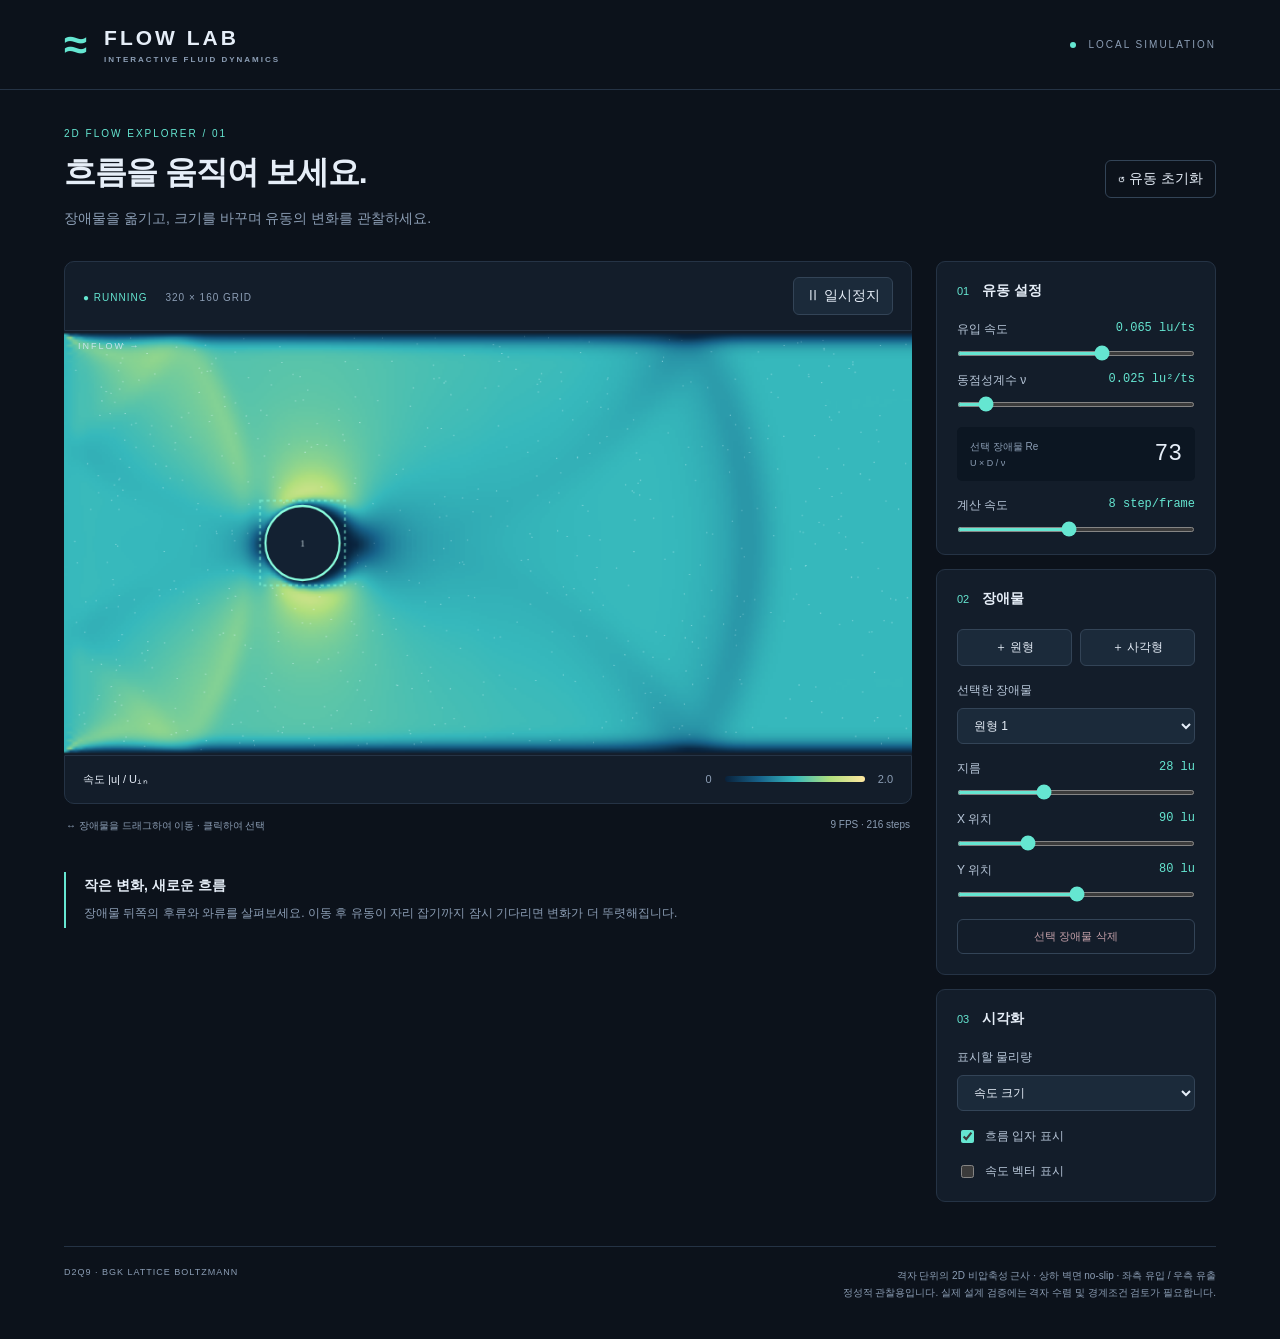
==== index.html @ cf371ecf "Add interactive 2D and 3D CFD simulators" ====
<!doctype html>
<html lang="ko"><head><meta charset="utf-8"><meta name="viewport" content="width=device-width,initial-scale=1"><title>Flow Lab · Interactive CFD</title><link rel="stylesheet" href="style.css"></head>
<body><header><div class="brand"><span class="logo">≈</span><div>FLOW LAB <small>INTERACTIVE FLUID DYNAMICS</small></div></div><span class="badge"><i></i> LOCAL SIMULATION</span></header>
<main><section class="intro"><div><div class="eyebrow">2D FLOW EXPLORER / 01</div><h1>흐름을 움직여 보세요.</h1><p>장애물을 옮기고, 크기를 바꾸며 유동의 변화를 관찰하세요.</p></div><button id="reset" class="secondary">↺ 유동 초기화</button></section>
<div class="workspace"><section class="viewport"><div class="toolbar"><div><span class="live" id="state">● RUNNING</span><span id="gridLabel">320 × 160 GRID</span></div><button id="pause">Ⅱ 일시정지</button></div><div class="canvas-wrap"><canvas id="flow" width="960" height="480" aria-label="유동 시뮬레이션. 장애물을 드래그하거나 오른쪽 위치 슬라이더로 이동하세요."></canvas><div class="direction">INFLOW →</div></div><div class="legend"><span id="legendTitle">속도 |u| / Uᵢₙ</span><span>0</span><div id="gradient"></div><span id="legendMax">2.0</span></div><div class="under"><span>↔ 장애물을 드래그하여 이동 · 클릭하여 선택</span><span id="stats">계산 준비 중</span></div><div class="note"><b>작은 변화, 새로운 흐름</b><p>장애물 뒤쪽의 후류와 와류를 살펴보세요. 이동 후 유동이 자리 잡기까지 잠시 기다리면 변화가 더 뚜렷해집니다.</p></div></section>
<aside><section class="panel"><h2><span>01</span> 유동 설정</h2><label>유입 속도 <output id="speedVal"></output><input id="speed" type="range" min="0.025" max="0.09" step="0.005" value="0.065"></label><label>동점성계수 ν <output id="viscVal"></output><input id="visc" type="range" min="0.015" max="0.12" step="0.005" value="0.025"></label><div class="metric"><span>선택 장애물 Re <small>U × D / ν</small></span><strong id="re">—</strong></div><label>계산 속도 <output id="stepsVal"></output><input id="steps" type="range" min="1" max="16" step="1" value="8"></label></section>
<section class="panel"><h2><span>02</span> 장애물</h2><div class="buttons"><button id="addCircle">＋ 원형</button><button id="addRect">＋ 사각형</button></div><label>선택한 장애물<select id="objects"></select></label><div id="objectControls"><label><span id="widthLabel">지름</span><output id="widthVal"></output><input id="objW" type="range" min="8" max="64" value="28"></label><label id="heightRow">높이<output id="heightVal"></output><input id="objH" type="range" min="8" max="64" value="38"></label><label>X 위치<output id="xVal"></output><input id="objX" type="range" min="0" max="319"></label><label>Y 위치<output id="yVal"></output><input id="objY" type="range" min="0" max="159"></label><button id="remove" class="delete">선택 장애물 삭제</button></div></section>
<section class="panel"><h2><span>03</span> 시각화</h2><label>표시할 물리량<select id="display"><option value="speed">속도 크기</option><option value="vorticity">와도 (회전 방향)</option><option value="pressure">상대 압력</option></select></label><label class="check"><input id="particles" type="checkbox" checked> 흐름 입자 표시</label><label class="check"><input id="vectors" type="checkbox"> 속도 벡터 표시</label></section></aside></div>
<footer><span>D2Q9 · BGK LATTICE BOLTZMANN</span><p>격자 단위의 2D 비압축성 근사 · 상하 벽면 no-slip · 좌측 유입 / 우측 유출<br>정성적 관찰용입니다. 실제 설계 검증에는 격자 수렴 및 경계조건 검토가 필요합니다.</p></footer></main><script src="solver.js"></script><script src="app.js"></script></body></html>
---- style.css ----
:root{color-scheme:dark;--bg:#0c121b;--panel:#131d2a;--line:#253345;--text:#e6eef8;--muted:#8c9eb5;--accent:#65e6d1}*{box-sizing:border-box}body{margin:0;background:var(--bg);color:var(--text);font:14px 'Segoe UI','Malgun Gothic',sans-serif}header{height:90px;border-bottom:1px solid var(--line);display:flex;align-items:center;justify-content:space-between;padding:0 5%}.brand{display:flex;gap:14px;align-items:center;font-weight:750;letter-spacing:3px;font-size:21px}.brand small{display:block;font-size:8px;color:var(--muted);letter-spacing:2px;margin-top:5px}.logo{color:var(--accent);font-size:42px}.badge{font-size:10px;letter-spacing:2px;color:var(--muted)}i{display:inline-block;background:var(--accent);width:6px;height:6px;border-radius:50%;margin-right:8px}main{max-width:1540px;padding:38px 5%;margin:auto}.intro{display:flex;justify-content:space-between;align-items:center;margin-bottom:30px}.eyebrow{font-size:10px;letter-spacing:2px;color:var(--accent)}h1{font-size:32px;letter-spacing:-1px;margin:12px 0}p{color:var(--muted);line-height:1.7;margin:0}.workspace{display:grid;grid-template-columns:minmax(0,1fr) 280px;gap:24px}.viewport{min-width:0}.toolbar{display:flex;justify-content:space-between;align-items:center;padding:15px 18px;border:1px solid var(--line);border-radius:10px 10px 0 0;background:var(--panel)}.toolbar span{font-size:10px;letter-spacing:1px}.live{color:var(--accent);margin-right:18px}#gridLabel{color:var(--muted)}button,select{background:#1b2a3a;border:1px solid #334457;color:var(--text);border-radius:6px;padding:9px 12px;font:inherit;cursor:pointer}button:hover{border-color:var(--accent);color:var(--accent)}button:focus-visible,input:focus-visible,select:focus-visible{outline:2px solid var(--accent);outline-offset:3px}.secondary{background:transparent}.canvas-wrap{position:relative;background:#09213a;line-height:0}canvas{display:block;width:100%;aspect-ratio:2;touch-action:none;cursor:grab}.direction{position:absolute;left:14px;top:15px;font-size:9px;letter-spacing:2px;color:#c6e3ec;pointer-events:none}.legend{display:flex;gap:13px;align-items:center;background:var(--panel);padding:16px 18px;border:1px solid var(--line);border-radius:0 0 10px 10px;font-size:11px;color:var(--muted)}#legendTitle{margin-right:auto;color:var(--text)}#gradient{width:140px;height:6px;border-radius:9px;background:linear-gradient(90deg,#09213a,#17638b,#36b9bc,#b0df7d,#ffe7a0)}.under{display:flex;justify-content:space-between;color:var(--muted);font-size:10px;padding:15px 2px;gap:15px}.note{border-left:2px solid var(--accent);margin-top:24px;padding:5px 18px}.note b{font-size:14px}.note p{font-size:12px;margin-top:8px}.panel{padding:20px;background:var(--panel);border:1px solid var(--line);border-radius:9px;margin-bottom:14px}h2{font-size:14px;margin:0 0 21px}h2 span{color:var(--accent);font-size:11px;font-weight:400;margin-right:9px}label{display:block;color:#b8c7d9;font-size:12px;margin-top:16px}output{float:right;color:var(--accent);font-family:Consolas,monospace}input[type=range]{display:block;width:100%;margin:13px 0 2px;accent-color:var(--accent);height:5px;cursor:pointer}.metric{margin-top:20px;padding:13px;background:#0c1622;display:flex;align-items:center;justify-content:space-between;border-radius:5px}.metric span{font-size:10px;color:var(--muted)}.metric small{display:block;margin-top:4px;font-size:9px}.metric strong{font:23px Consolas,monospace}.buttons{display:flex;gap:8px}.buttons button{flex:1;font-size:12px}select{display:block;width:100%;margin-top:9px;font-size:12px}.delete{width:100%;margin-top:20px;background:transparent;color:#c6a2ab;font-size:11px}.check{display:flex;align-items:center;gap:8px}.check input{accent-color:var(--accent)}footer{display:flex;justify-content:space-between;gap:20px;border-top:1px solid var(--line);margin-top:30px;padding-top:20px;color:var(--muted);font-size:9px;letter-spacing:1px}footer p{text-align:right;letter-spacing:0;font-size:10px}@media(max-width:950px){.workspace{grid-template-columns:1fr}aside{display:grid;grid-template-columns:repeat(3,1fr);gap:10px}.panel{padding:15px}.badge{display:none}}@media(max-width:650px){aside{grid-template-columns:1fr}h1{font-size:25px}.intro{align-items:flex-start;gap:10px}.intro button{font-size:11px}.under,footer{flex-direction:column}footer p{text-align:left}#gridLabel{display:none}#gradient{width:80px}main{padding:25px 4%}}
[hidden]{display:none!important}
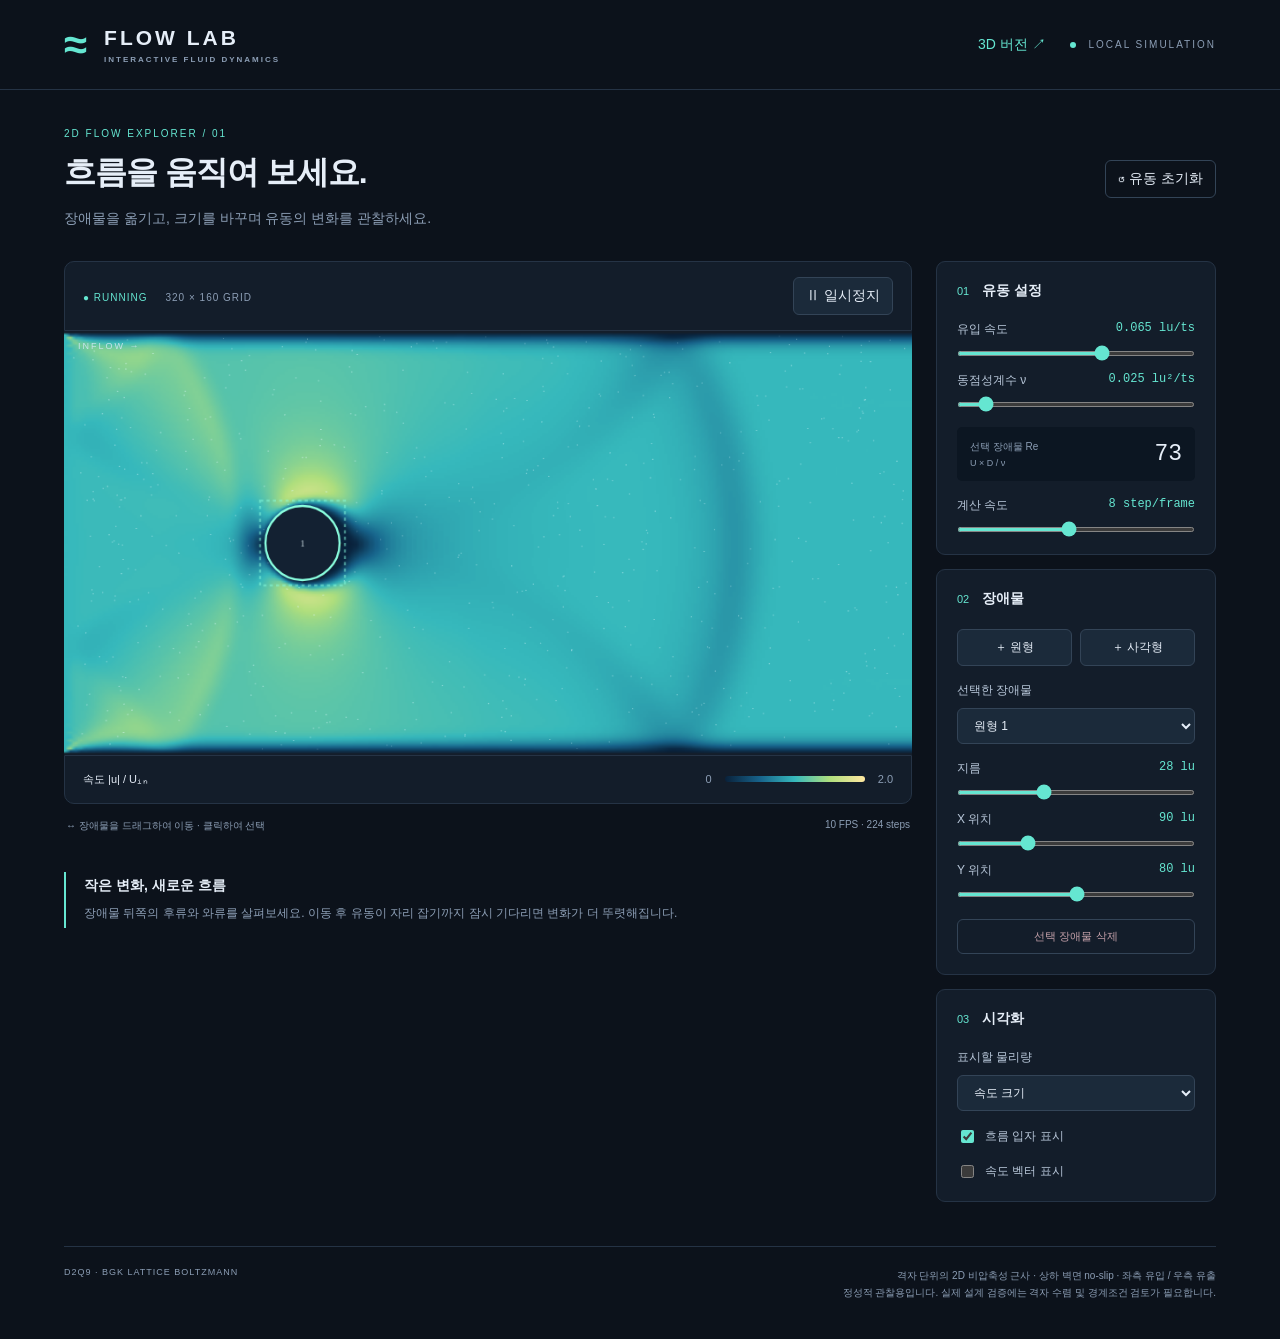
==== commit f1a8af87: "Enable static Pages hosting and link to 3D simulator" ====
--- a/index.html
+++ b/index.html
@@ -1,9 +1,10 @@
 <!doctype html>
 <html lang="ko"><head><meta charset="utf-8"><meta name="viewport" content="width=device-width,initial-scale=1"><title>Flow Lab · Interactive CFD</title><link rel="stylesheet" href="style.css"></head>
-<body><header><div class="brand"><span class="logo">≈</span><div>FLOW LAB <small>INTERACTIVE FLUID DYNAMICS</small></div></div><span class="badge"><i></i> LOCAL SIMULATION</span></header>
+<body><header><div class="brand"><span class="logo">≈</span><div>FLOW LAB <small>INTERACTIVE FLUID DYNAMICS</small></div></div><a href="3d/" style="color:var(--accent);margin-left:auto;margin-right:24px;text-decoration:none">3D 버전 ↗</a><span class="badge"><i></i> LOCAL SIMULATION</span></header>
 <main><section class="intro"><div><div class="eyebrow">2D FLOW EXPLORER / 01</div><h1>흐름을 움직여 보세요.</h1><p>장애물을 옮기고, 크기를 바꾸며 유동의 변화를 관찰하세요.</p></div><button id="reset" class="secondary">↺ 유동 초기화</button></section>
 <div class="workspace"><section class="viewport"><div class="toolbar"><div><span class="live" id="state">● RUNNING</span><span id="gridLabel">320 × 160 GRID</span></div><button id="pause">Ⅱ 일시정지</button></div><div class="canvas-wrap"><canvas id="flow" width="960" height="480" aria-label="유동 시뮬레이션. 장애물을 드래그하거나 오른쪽 위치 슬라이더로 이동하세요."></canvas><div class="direction">INFLOW →</div></div><div class="legend"><span id="legendTitle">속도 |u| / Uᵢₙ</span><span>0</span><div id="gradient"></div><span id="legendMax">2.0</span></div><div class="under"><span>↔ 장애물을 드래그하여 이동 · 클릭하여 선택</span><span id="stats">계산 준비 중</span></div><div class="note"><b>작은 변화, 새로운 흐름</b><p>장애물 뒤쪽의 후류와 와류를 살펴보세요. 이동 후 유동이 자리 잡기까지 잠시 기다리면 변화가 더 뚜렷해집니다.</p></div></section>
 <aside><section class="panel"><h2><span>01</span> 유동 설정</h2><label>유입 속도 <output id="speedVal"></output><input id="speed" type="range" min="0.025" max="0.09" step="0.005" value="0.065"></label><label>동점성계수 ν <output id="viscVal"></output><input id="visc" type="range" min="0.015" max="0.12" step="0.005" value="0.025"></label><div class="metric"><span>선택 장애물 Re <small>U × D / ν</small></span><strong id="re">—</strong></div><label>계산 속도 <output id="stepsVal"></output><input id="steps" type="range" min="1" max="16" step="1" value="8"></label></section>
 <section class="panel"><h2><span>02</span> 장애물</h2><div class="buttons"><button id="addCircle">＋ 원형</button><button id="addRect">＋ 사각형</button></div><label>선택한 장애물<select id="objects"></select></label><div id="objectControls"><label><span id="widthLabel">지름</span><output id="widthVal"></output><input id="objW" type="range" min="8" max="64" value="28"></label><label id="heightRow">높이<output id="heightVal"></output><input id="objH" type="range" min="8" max="64" value="38"></label><label>X 위치<output id="xVal"></output><input id="objX" type="range" min="0" max="319"></label><label>Y 위치<output id="yVal"></output><input id="objY" type="range" min="0" max="159"></label><button id="remove" class="delete">선택 장애물 삭제</button></div></section>
 <section class="panel"><h2><span>03</span> 시각화</h2><label>표시할 물리량<select id="display"><option value="speed">속도 크기</option><option value="vorticity">와도 (회전 방향)</option><option value="pressure">상대 압력</option></select></label><label class="check"><input id="particles" type="checkbox" checked> 흐름 입자 표시</label><label class="check"><input id="vectors" type="checkbox"> 속도 벡터 표시</label></section></aside></div>
 <footer><span>D2Q9 · BGK LATTICE BOLTZMANN</span><p>격자 단위의 2D 비압축성 근사 · 상하 벽면 no-slip · 좌측 유입 / 우측 유출<br>정성적 관찰용입니다. 실제 설계 검증에는 격자 수렴 및 경계조건 검토가 필요합니다.</p></footer></main><script src="solver.js"></script><script src="app.js"></script></body></html>
+
